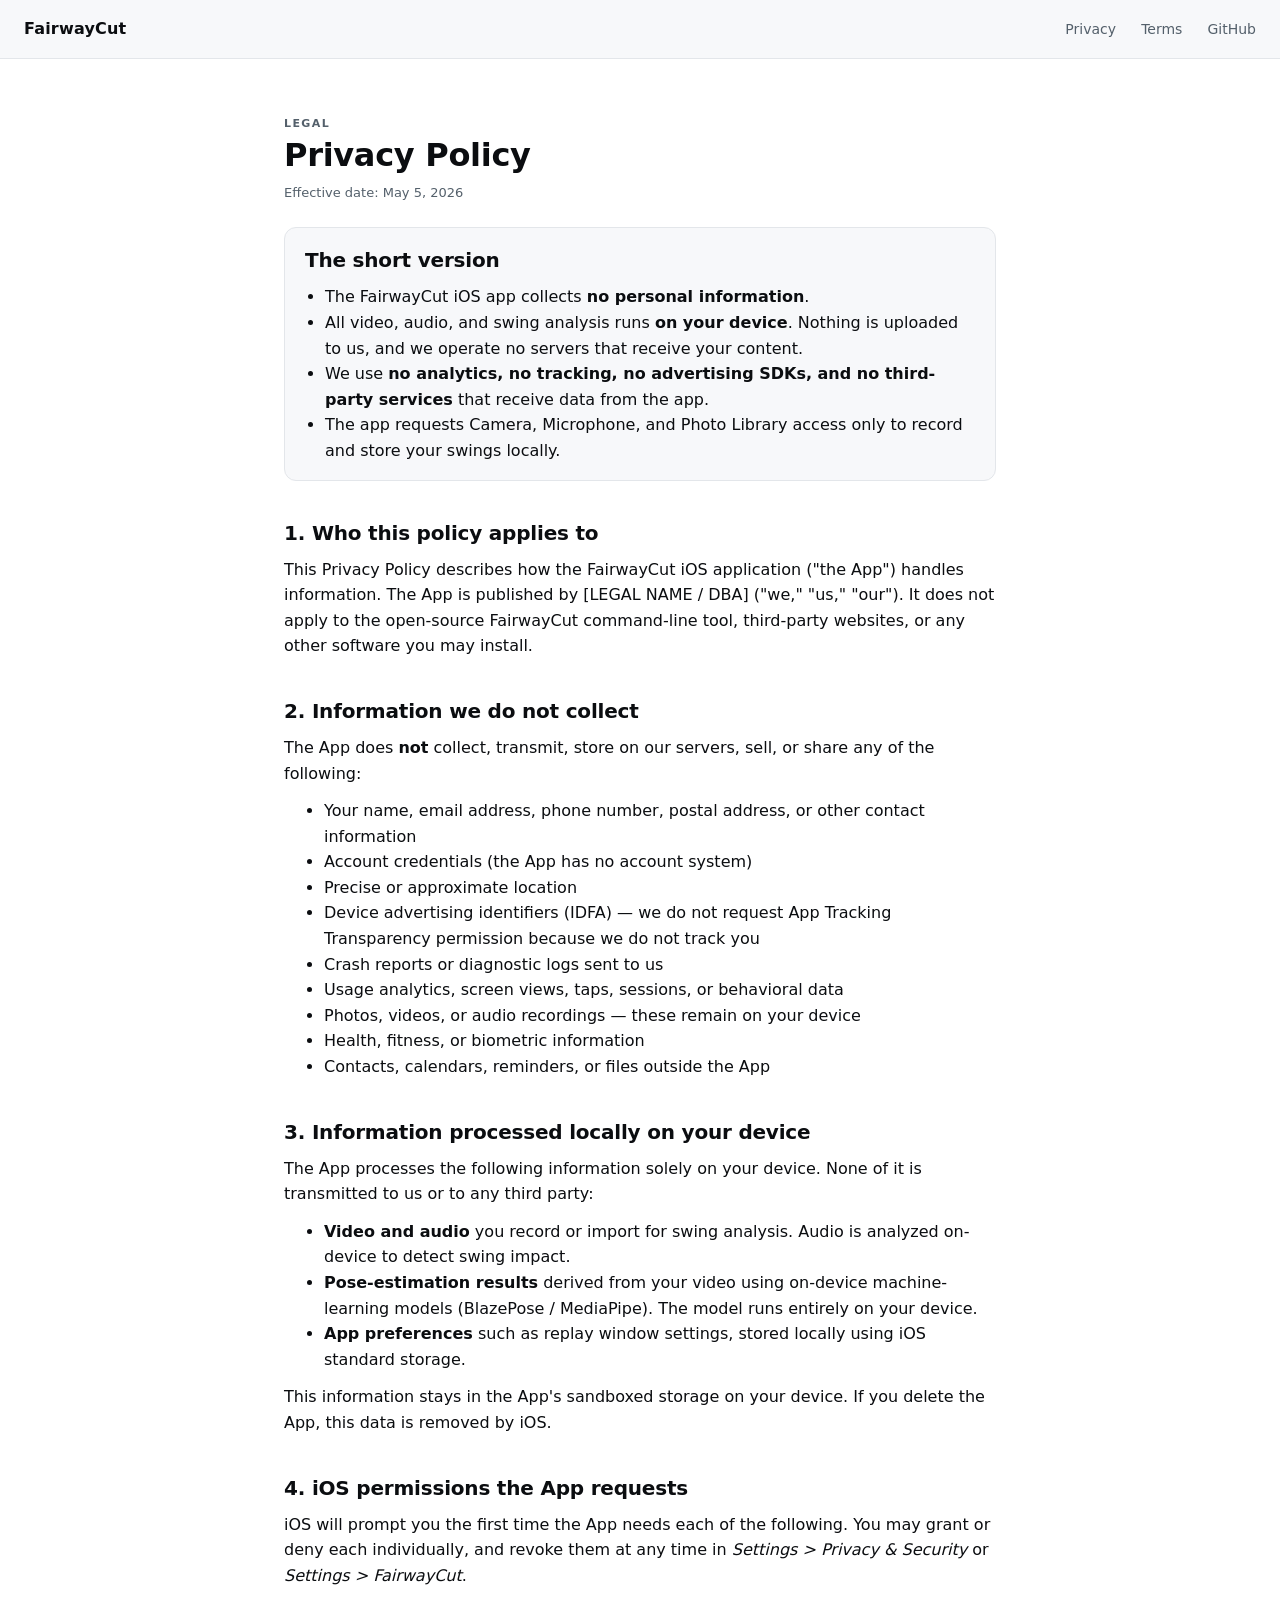
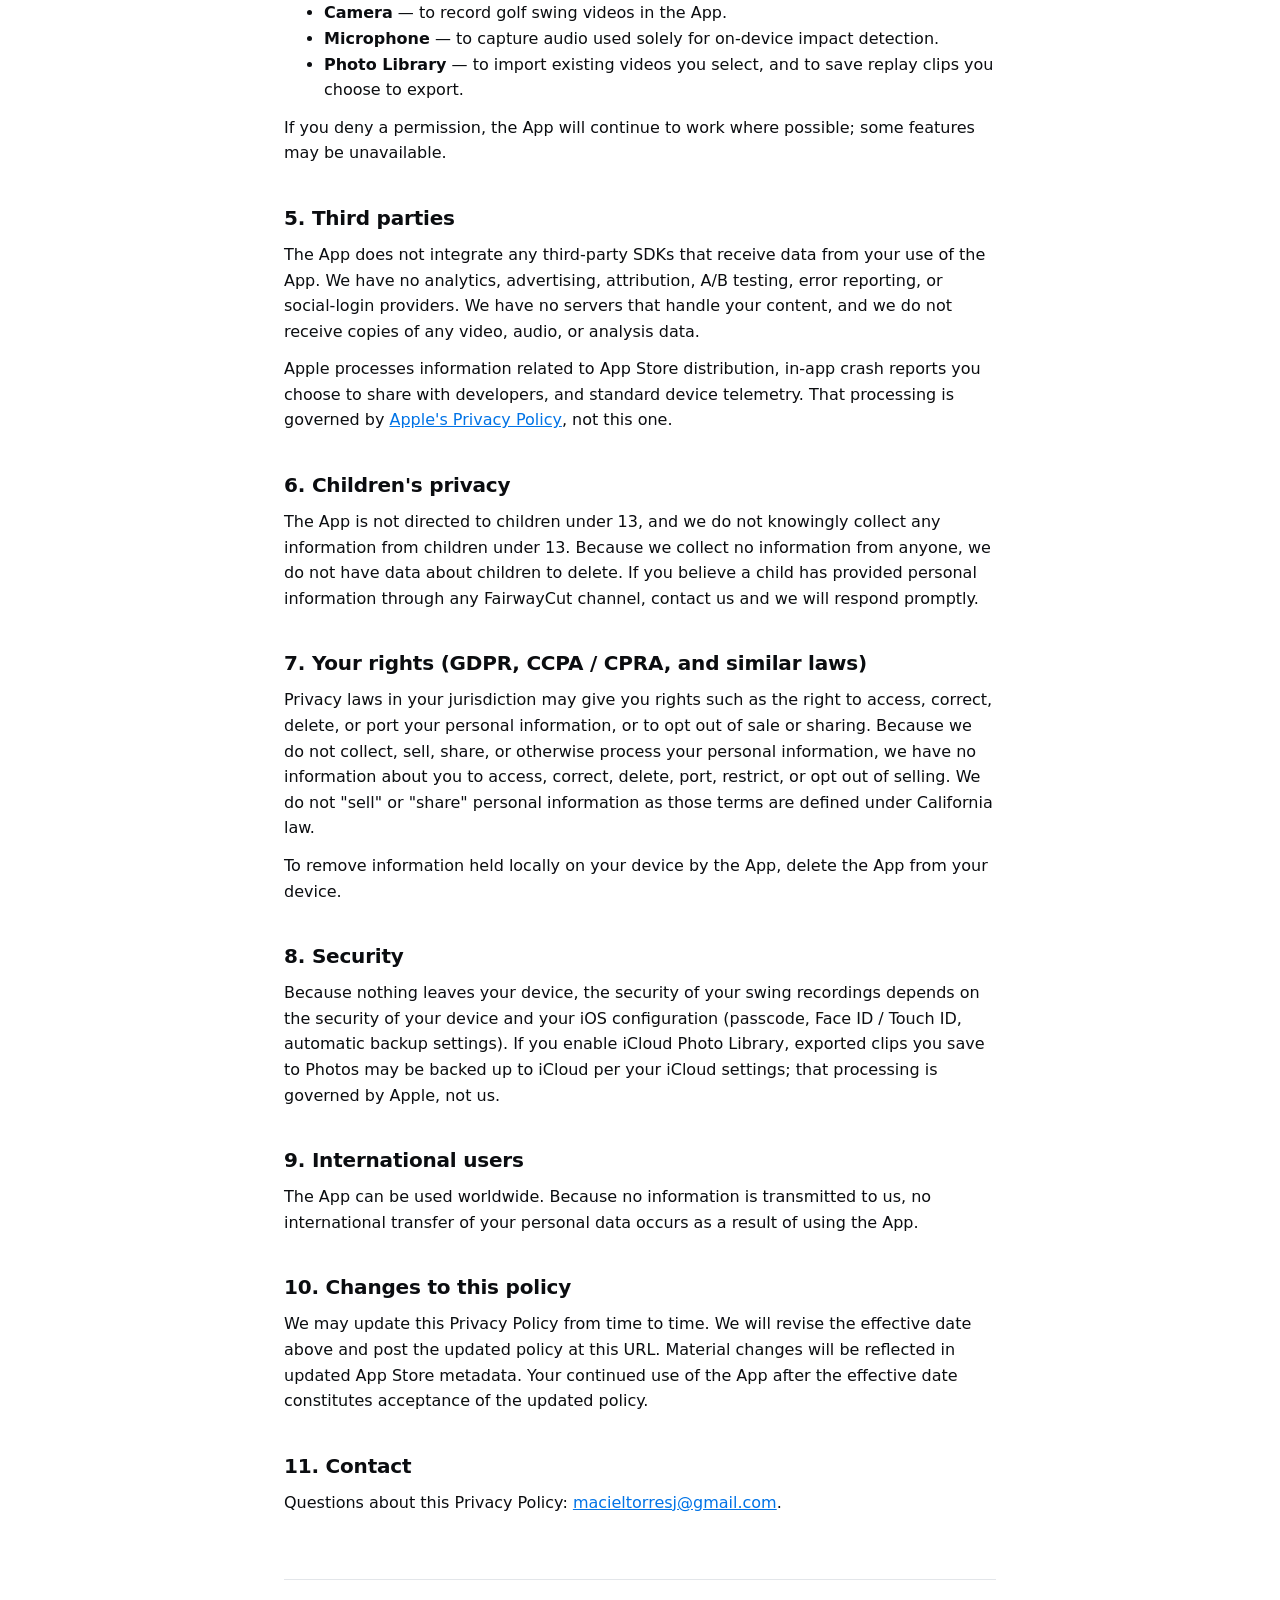
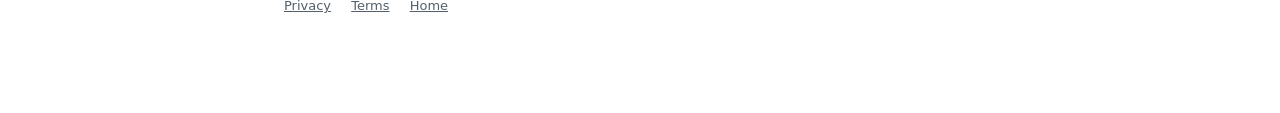
==== docs/privacy/index.html @ 5b0990c4 "docs: add privacy policy and terms of use site for GitHub Pages Static HTML site under docs/ for the" ====
<!DOCTYPE html>
<html lang="en">
<head>
<meta charset="utf-8" />
<meta name="viewport" content="width=device-width,initial-scale=1" />
<title>Privacy Policy — FairwayCut</title>
<meta name="description" content="FairwayCut Privacy Policy. The FairwayCut iOS app processes all video, audio, and pose data on your device. We collect no personal information." />
<link rel="stylesheet" href="../styles.css" />
</head>
<body>
<header class="site">
  <div class="brand"><a href="../" style="color:inherit;text-decoration:none;">FairwayCut</a></div>
  <nav>
    <a href="../privacy/">Privacy</a>
    <a href="../terms/">Terms</a>
    <a href="https://github.com/itspalomo/fairwaycut">GitHub</a>
  </nav>
</header>
<main class="wrap">
  <p class="eyebrow">Legal</p>
  <h1>Privacy Policy</h1>
  <p class="effective">Effective date: May 5, 2026</p>

  <section class="summary">
    <h2>The short version</h2>
    <ul>
      <li>The FairwayCut iOS app collects <strong>no personal information</strong>.</li>
      <li>All video, audio, and swing analysis runs <strong>on your device</strong>. Nothing is uploaded to us, and we operate no servers that receive your content.</li>
      <li>We use <strong>no analytics, no tracking, no advertising SDKs, and no third-party services</strong> that receive data from the app.</li>
      <li>The app requests Camera, Microphone, and Photo Library access only to record and store your swings locally.</li>
    </ul>
  </section>

  <h2>1. Who this policy applies to</h2>
  <p>This Privacy Policy describes how the FairwayCut iOS application ("the App") handles information. The App is published by [LEGAL NAME / DBA] ("we," "us," "our"). It does not apply to the open-source FairwayCut command-line tool, third-party websites, or any other software you may install.</p>

  <h2>2. Information we do not collect</h2>
  <p>The App does <strong>not</strong> collect, transmit, store on our servers, sell, or share any of the following:</p>
  <ul>
    <li>Your name, email address, phone number, postal address, or other contact information</li>
    <li>Account credentials (the App has no account system)</li>
    <li>Precise or approximate location</li>
    <li>Device advertising identifiers (IDFA) — we do not request App Tracking Transparency permission because we do not track you</li>
    <li>Crash reports or diagnostic logs sent to us</li>
    <li>Usage analytics, screen views, taps, sessions, or behavioral data</li>
    <li>Photos, videos, or audio recordings — these remain on your device</li>
    <li>Health, fitness, or biometric information</li>
    <li>Contacts, calendars, reminders, or files outside the App</li>
  </ul>

  <h2>3. Information processed locally on your device</h2>
  <p>The App processes the following information solely on your device. None of it is transmitted to us or to any third party:</p>
  <ul>
    <li><strong>Video and audio</strong> you record or import for swing analysis. Audio is analyzed on-device to detect swing impact.</li>
    <li><strong>Pose-estimation results</strong> derived from your video using on-device machine-learning models (BlazePose / MediaPipe). The model runs entirely on your device.</li>
    <li><strong>App preferences</strong> such as replay window settings, stored locally using iOS standard storage.</li>
  </ul>
  <p>This information stays in the App's sandboxed storage on your device. If you delete the App, this data is removed by iOS.</p>

  <h2>4. iOS permissions the App requests</h2>
  <p>iOS will prompt you the first time the App needs each of the following. You may grant or deny each individually, and revoke them at any time in <em>Settings &gt; Privacy &amp; Security</em> or <em>Settings &gt; FairwayCut</em>.</p>
  <ul>
    <li><strong>Camera</strong> — to record golf swing videos in the App.</li>
    <li><strong>Microphone</strong> — to capture audio used solely for on-device impact detection.</li>
    <li><strong>Photo Library</strong> — to import existing videos you select, and to save replay clips you choose to export.</li>
  </ul>
  <p>If you deny a permission, the App will continue to work where possible; some features may be unavailable.</p>

  <h2>5. Third parties</h2>
  <p>The App does not integrate any third-party SDKs that receive data from your use of the App. We have no analytics, advertising, attribution, A/B testing, error reporting, or social-login providers. We have no servers that handle your content, and we do not receive copies of any video, audio, or analysis data.</p>
  <p>Apple processes information related to App Store distribution, in-app crash reports you choose to share with developers, and standard device telemetry. That processing is governed by <a href="https://www.apple.com/legal/privacy/">Apple's Privacy Policy</a>, not this one.</p>

  <h2>6. Children's privacy</h2>
  <p>The App is not directed to children under 13, and we do not knowingly collect any information from children under 13. Because we collect no information from anyone, we do not have data about children to delete. If you believe a child has provided personal information through any FairwayCut channel, contact us and we will respond promptly.</p>

  <h2>7. Your rights (GDPR, CCPA / CPRA, and similar laws)</h2>
  <p>Privacy laws in your jurisdiction may give you rights such as the right to access, correct, delete, or port your personal information, or to opt out of sale or sharing. Because we do not collect, sell, share, or otherwise process your personal information, we have no information about you to access, correct, delete, port, restrict, or opt out of selling. We do not "sell" or "share" personal information as those terms are defined under California law.</p>
  <p>To remove information held locally on your device by the App, delete the App from your device.</p>

  <h2>8. Security</h2>
  <p>Because nothing leaves your device, the security of your swing recordings depends on the security of your device and your iOS configuration (passcode, Face ID / Touch ID, automatic backup settings). If you enable iCloud Photo Library, exported clips you save to Photos may be backed up to iCloud per your iCloud settings; that processing is governed by Apple, not us.</p>

  <h2>9. International users</h2>
  <p>The App can be used worldwide. Because no information is transmitted to us, no international transfer of your personal data occurs as a result of using the App.</p>

  <h2>10. Changes to this policy</h2>
  <p>We may update this Privacy Policy from time to time. We will revise the effective date above and post the updated policy at this URL. Material changes will be reflected in updated App Store metadata. Your continued use of the App after the effective date constitutes acceptance of the updated policy.</p>

  <h2>11. Contact</h2>
  <p>Questions about this Privacy Policy: <a href="mailto:macieltorresj@gmail.com">macieltorresj@gmail.com</a>.</p>

  <footer>
    <a href="../privacy/">Privacy</a>
    <a href="../terms/">Terms</a>
    <a href="../">Home</a>
  </footer>
</main>
</body>
</html>
---- docs/styles.css ----
:root {
  color-scheme: light dark;
  --bg: #ffffff;
  --bg-elev: #f7f8fa;
  --text: #0b0d10;
  --text-muted: #54606b;
  --border: #e3e6ea;
  --accent: #0073e6;
  --max-width: 760px;
}
@media (prefers-color-scheme: dark) {
  :root {
    --bg: #0b0d10;
    --bg-elev: #14171c;
    --text: #f0f2f5;
    --text-muted: #9aa3ad;
    --border: #232831;
    --accent: #00d2ff;
  }
}
* { box-sizing: border-box; }
html, body { margin: 0; padding: 0; }
body {
  background: var(--bg);
  color: var(--text);
  font-family: -apple-system, BlinkMacSystemFont, "SF Pro Text", "Segoe UI", Roboto, system-ui, sans-serif;
  font-size: 16px;
  line-height: 1.6;
  -webkit-font-smoothing: antialiased;
}
.wrap {
  max-width: var(--max-width);
  margin: 0 auto;
  padding: 48px 24px 96px;
}
header.site {
  display: flex;
  justify-content: space-between;
  align-items: baseline;
  padding: 16px 24px;
  border-bottom: 1px solid var(--border);
  background: var(--bg-elev);
}
header.site .brand { font-weight: 700; letter-spacing: 0.2px; }
header.site nav a {
  margin-left: 20px;
  color: var(--text-muted);
  text-decoration: none;
  font-size: 14px;
}
header.site nav a:hover { color: var(--accent); }
h1 { font-size: 32px; line-height: 1.2; margin: 0 0 8px; letter-spacing: -0.3px; }
h2 { font-size: 20px; margin: 36px 0 8px; letter-spacing: -0.2px; }
h3 { font-size: 16px; margin: 20px 0 4px; }
p, ul, ol { margin: 8px 0 12px; }
.eyebrow {
  text-transform: uppercase;
  font-size: 11px;
  letter-spacing: 1.4px;
  color: var(--text-muted);
  margin-bottom: 4px;
  font-weight: 700;
}
.effective {
  color: var(--text-muted);
  font-size: 13px;
  margin-bottom: 24px;
}
.summary {
  background: var(--bg-elev);
  border: 1px solid var(--border);
  border-radius: 12px;
  padding: 16px 20px;
  margin: 16px 0 24px;
}
.summary h2 { margin-top: 0; }
.summary ul { margin: 4px 0 0; padding-left: 20px; }
a { color: var(--accent); }
hr {
  border: 0;
  border-top: 1px solid var(--border);
  margin: 32px 0;
}
footer {
  margin-top: 64px;
  padding-top: 16px;
  border-top: 1px solid var(--border);
  color: var(--text-muted);
  font-size: 13px;
}
footer a { color: var(--text-muted); margin-right: 16px; }
code {
  background: var(--bg-elev);
  border: 1px solid var(--border);
  padding: 1px 6px;
  border-radius: 4px;
  font-size: 0.9em;
}
.note {
  font-size: 13px;
  color: var(--text-muted);
}
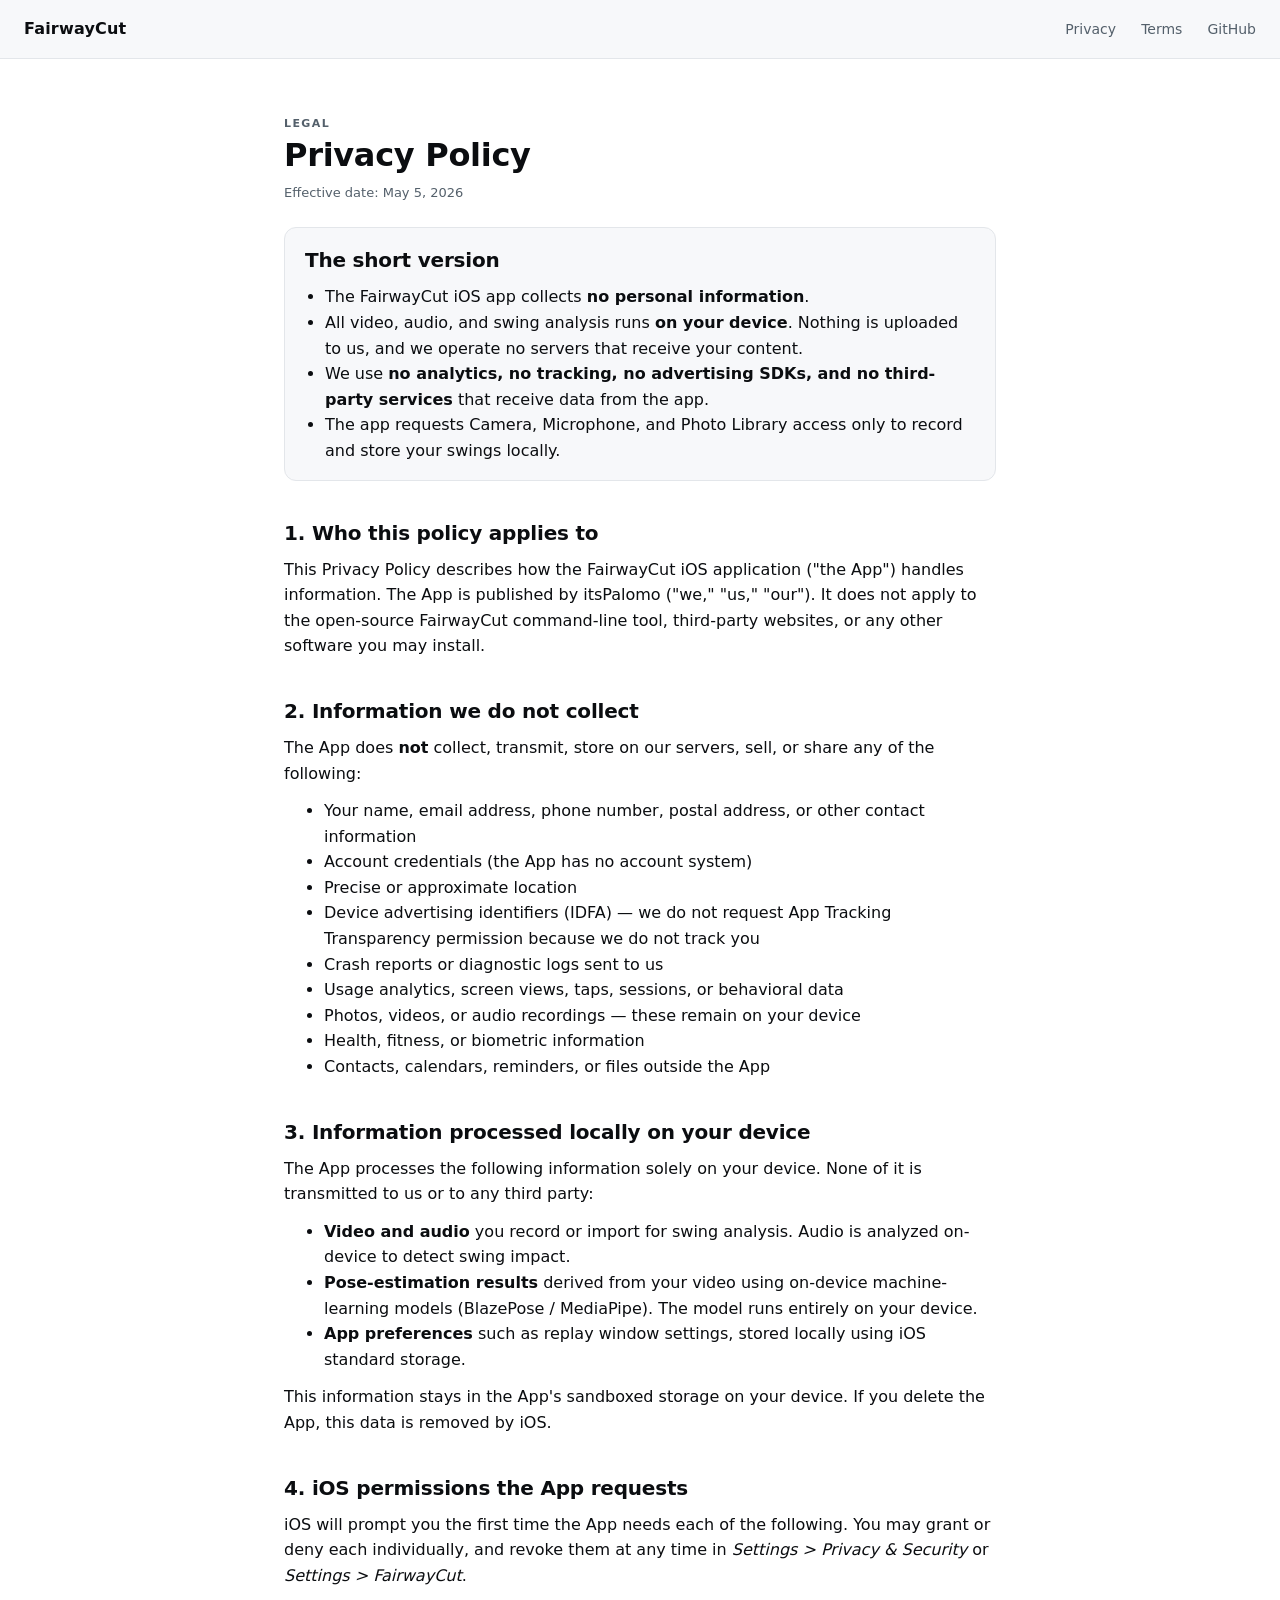
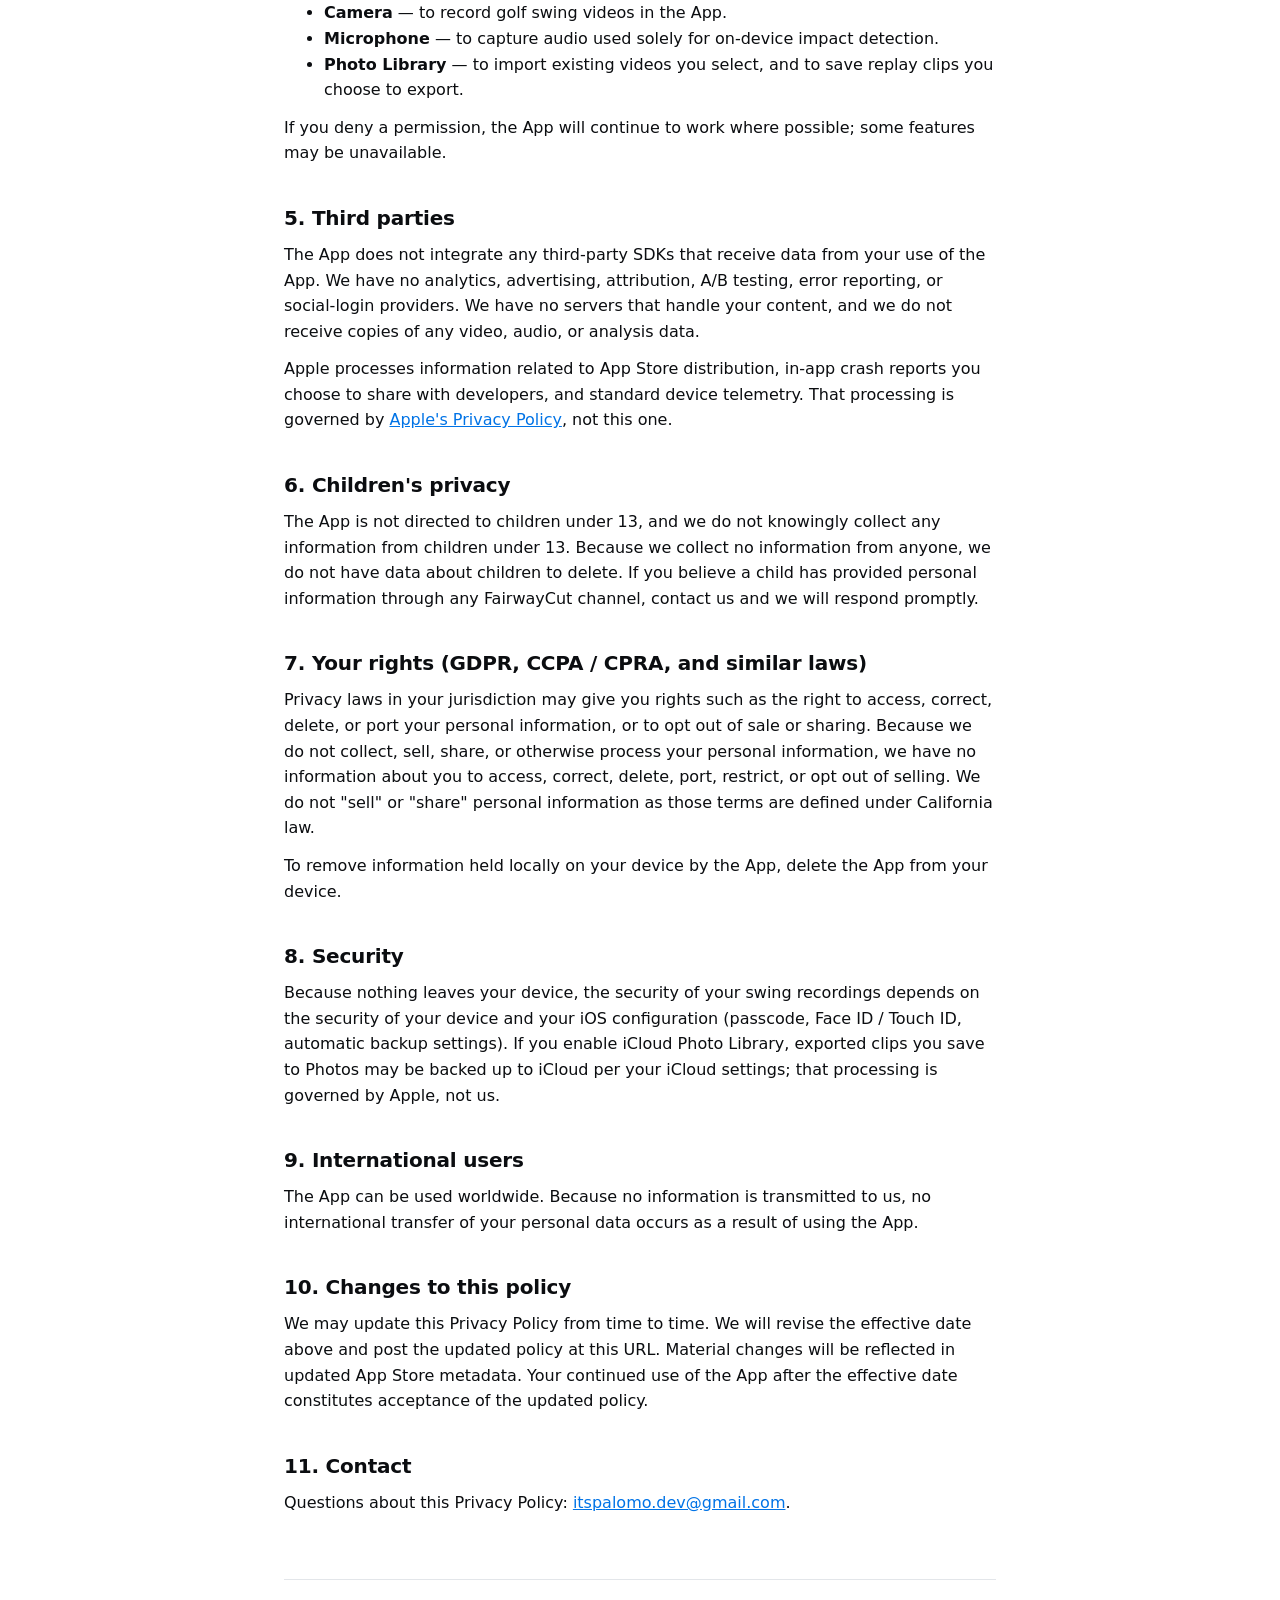
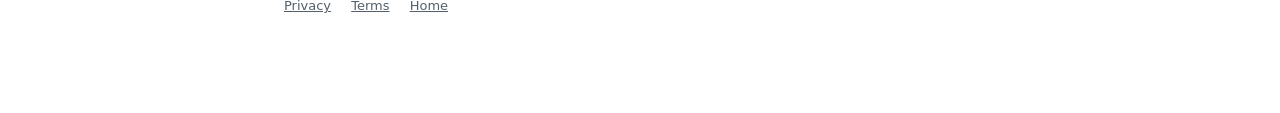
==== commit e0c95c2a: "docs: fill in DBA itsPalomo, California venue, contact email - Publisher: itsPalomo - Governing law:" ====
--- a/docs/privacy/index.html
+++ b/docs/privacy/index.html
@@ -32,7 +32,7 @@
   </section>
 
   <h2>1. Who this policy applies to</h2>
-  <p>This Privacy Policy describes how the FairwayCut iOS application ("the App") handles information. The App is published by [LEGAL NAME / DBA] ("we," "us," "our"). It does not apply to the open-source FairwayCut command-line tool, third-party websites, or any other software you may install.</p>
+  <p>This Privacy Policy describes how the FairwayCut iOS application ("the App") handles information. The App is published by itsPalomo ("we," "us," "our"). It does not apply to the open-source FairwayCut command-line tool, third-party websites, or any other software you may install.</p>
 
   <h2>2. Information we do not collect</h2>
   <p>The App does <strong>not</strong> collect, transmit, store on our servers, sell, or share any of the following:</p>
@@ -87,7 +87,7 @@
   <p>We may update this Privacy Policy from time to time. We will revise the effective date above and post the updated policy at this URL. Material changes will be reflected in updated App Store metadata. Your continued use of the App after the effective date constitutes acceptance of the updated policy.</p>
 
   <h2>11. Contact</h2>
-  <p>Questions about this Privacy Policy: <a href="mailto:macieltorresj@gmail.com">macieltorresj@gmail.com</a>.</p>
+  <p>Questions about this Privacy Policy: <a href="mailto:itspalomo.dev@gmail.com">itspalomo.dev@gmail.com</a>.</p>
 
   <footer>
     <a href="../privacy/">Privacy</a>
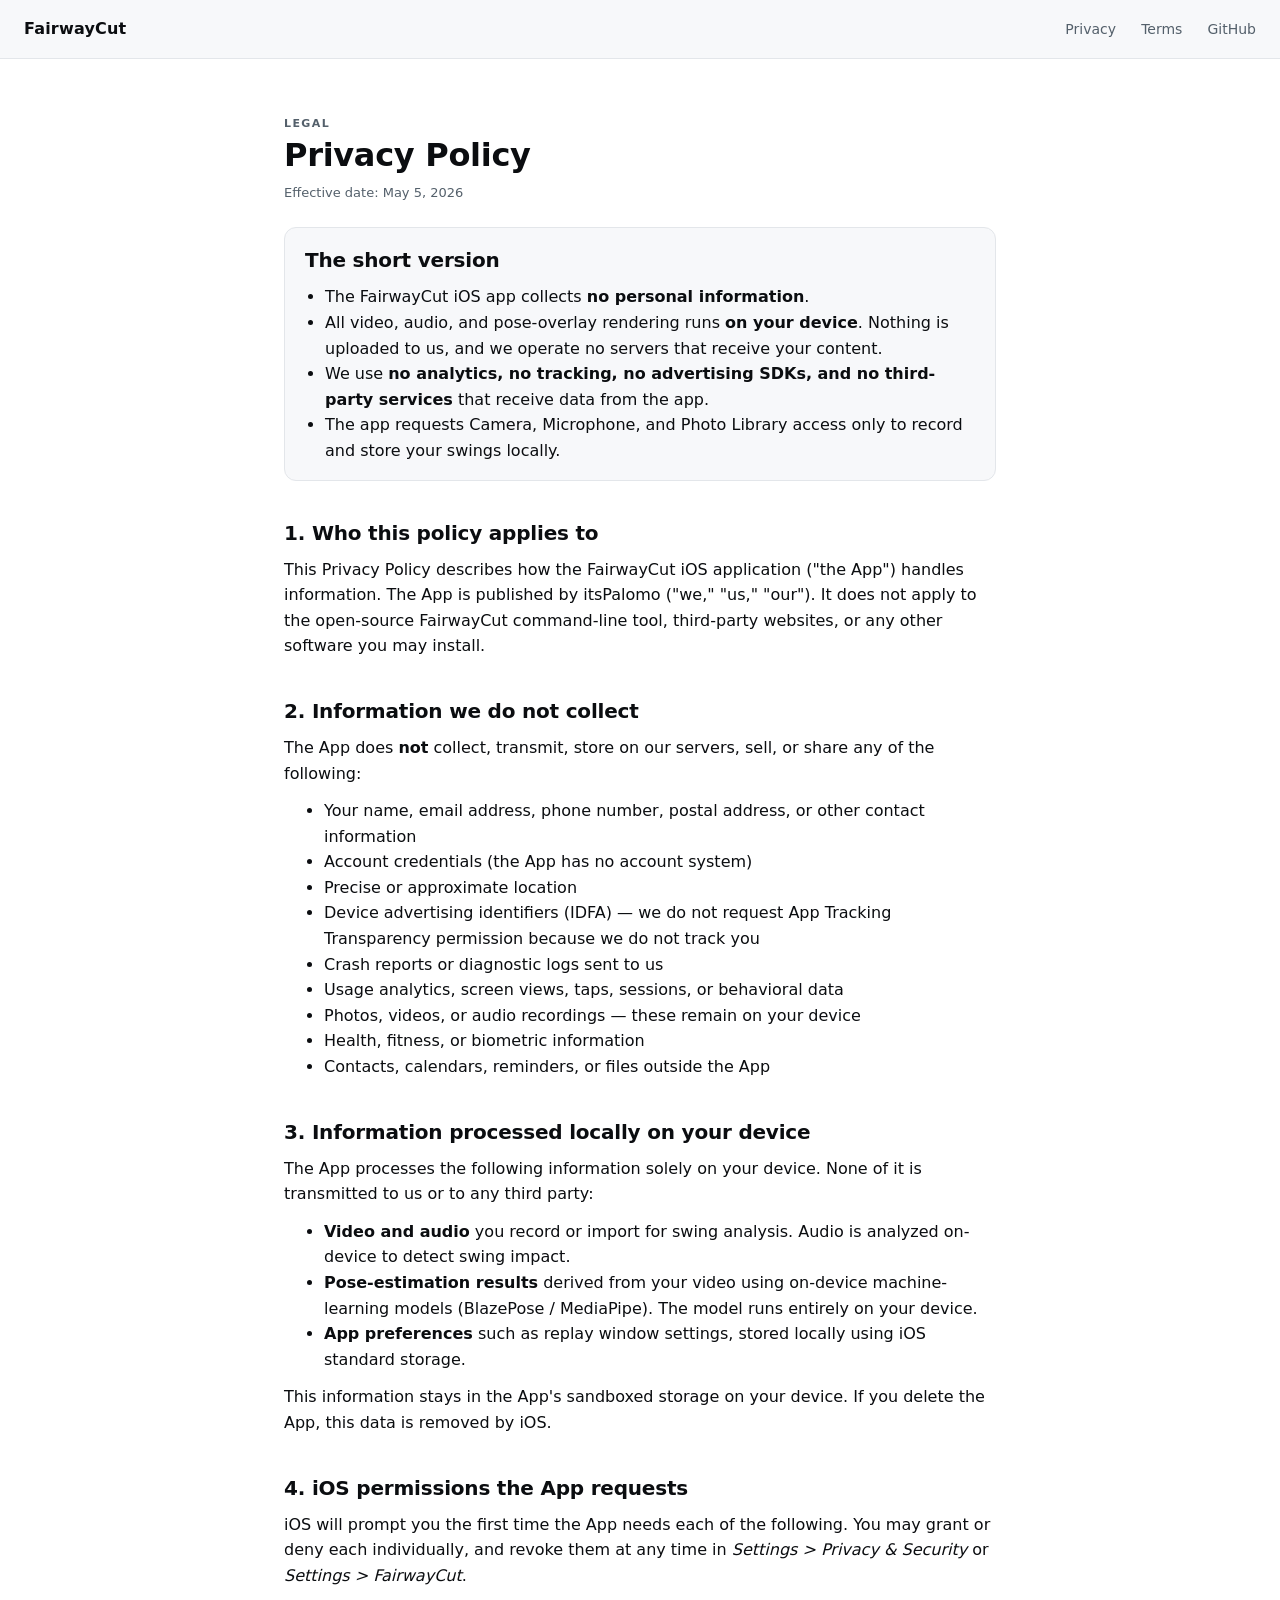
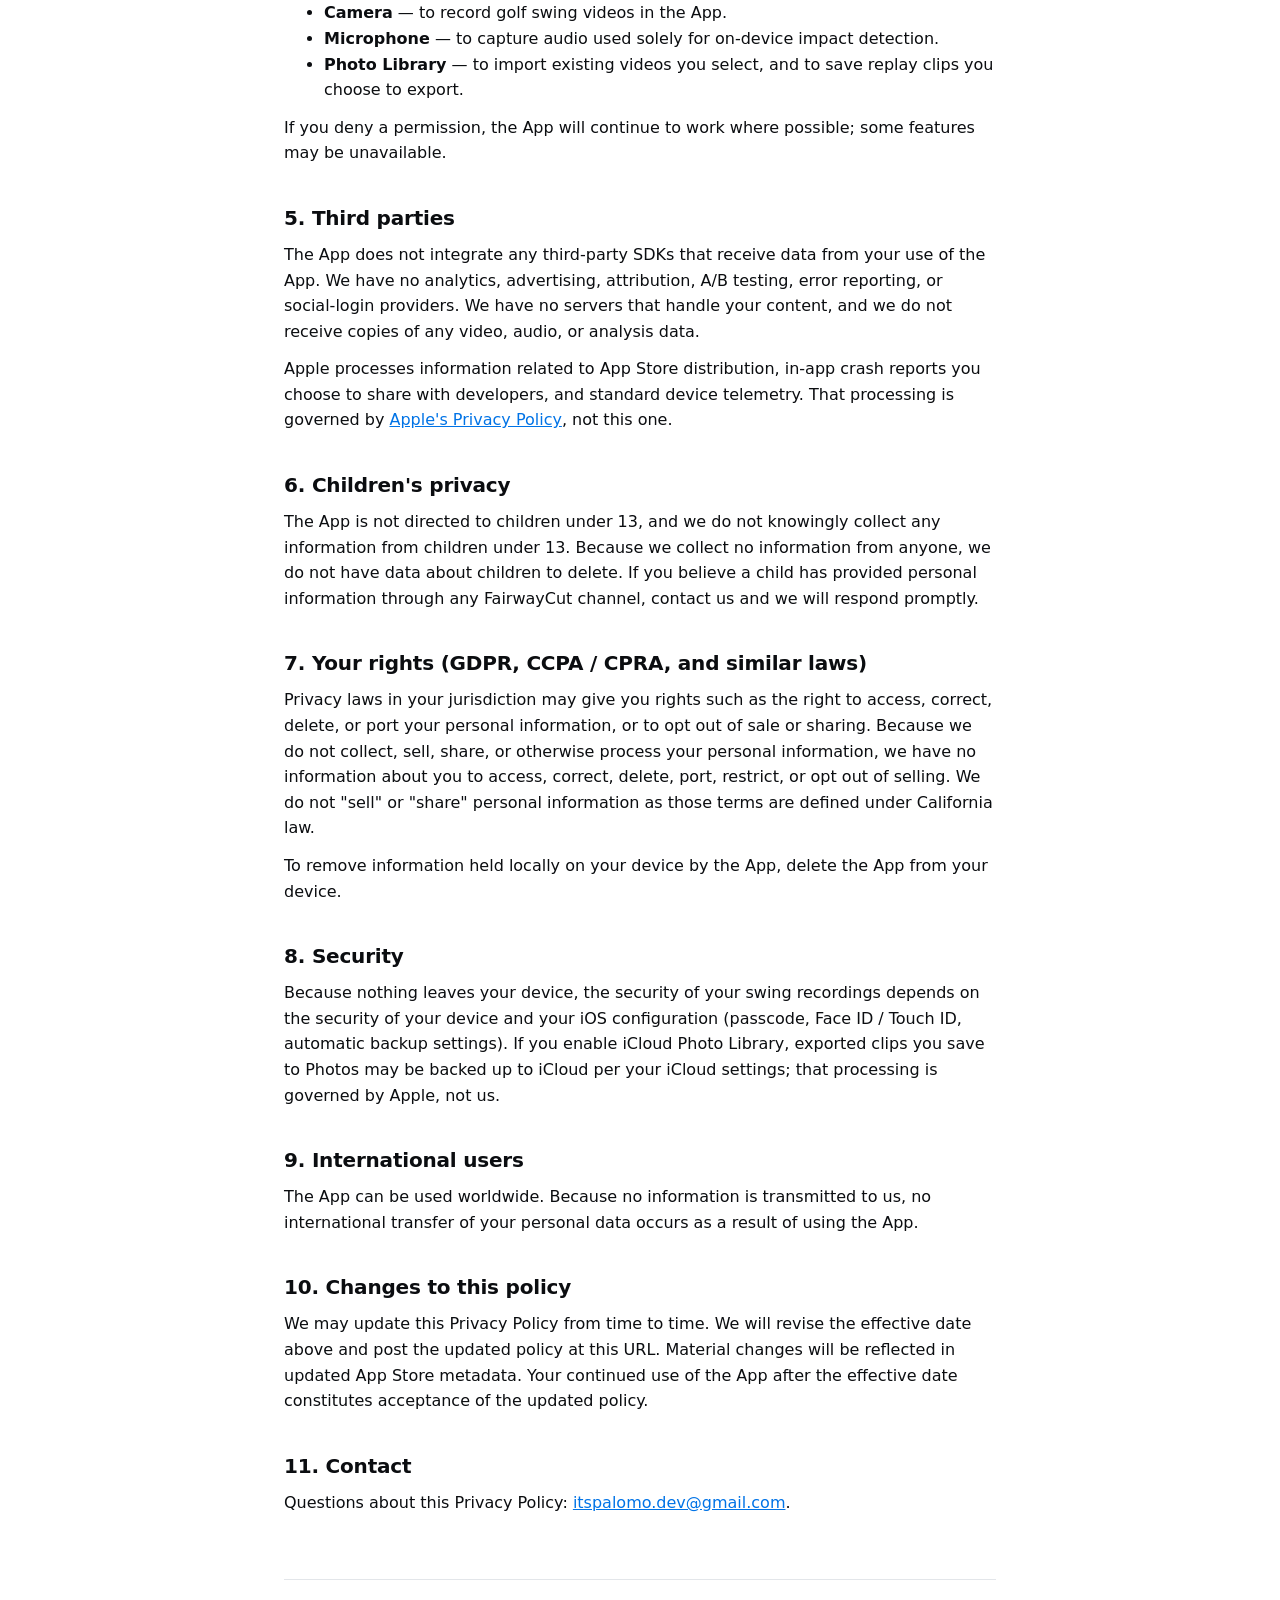
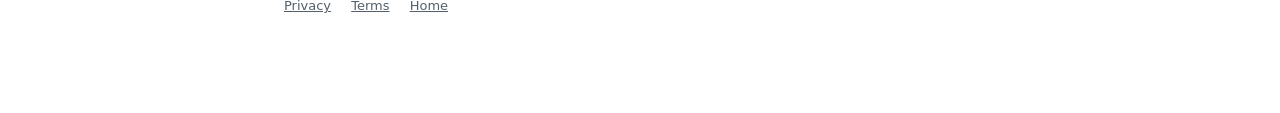
==== commit 7ab33771: "docs: scope terms to a visualization tool, not a coaching app The iOS app is a video-clipping + pose" ====
--- a/docs/privacy/index.html
+++ b/docs/privacy/index.html
@@ -25,7 +25,7 @@
     <h2>The short version</h2>
     <ul>
       <li>The FairwayCut iOS app collects <strong>no personal information</strong>.</li>
-      <li>All video, audio, and swing analysis runs <strong>on your device</strong>. Nothing is uploaded to us, and we operate no servers that receive your content.</li>
+      <li>All video, audio, and pose-overlay rendering runs <strong>on your device</strong>. Nothing is uploaded to us, and we operate no servers that receive your content.</li>
       <li>We use <strong>no analytics, no tracking, no advertising SDKs, and no third-party services</strong> that receive data from the app.</li>
       <li>The app requests Camera, Microphone, and Photo Library access only to record and store your swings locally.</li>
     </ul>
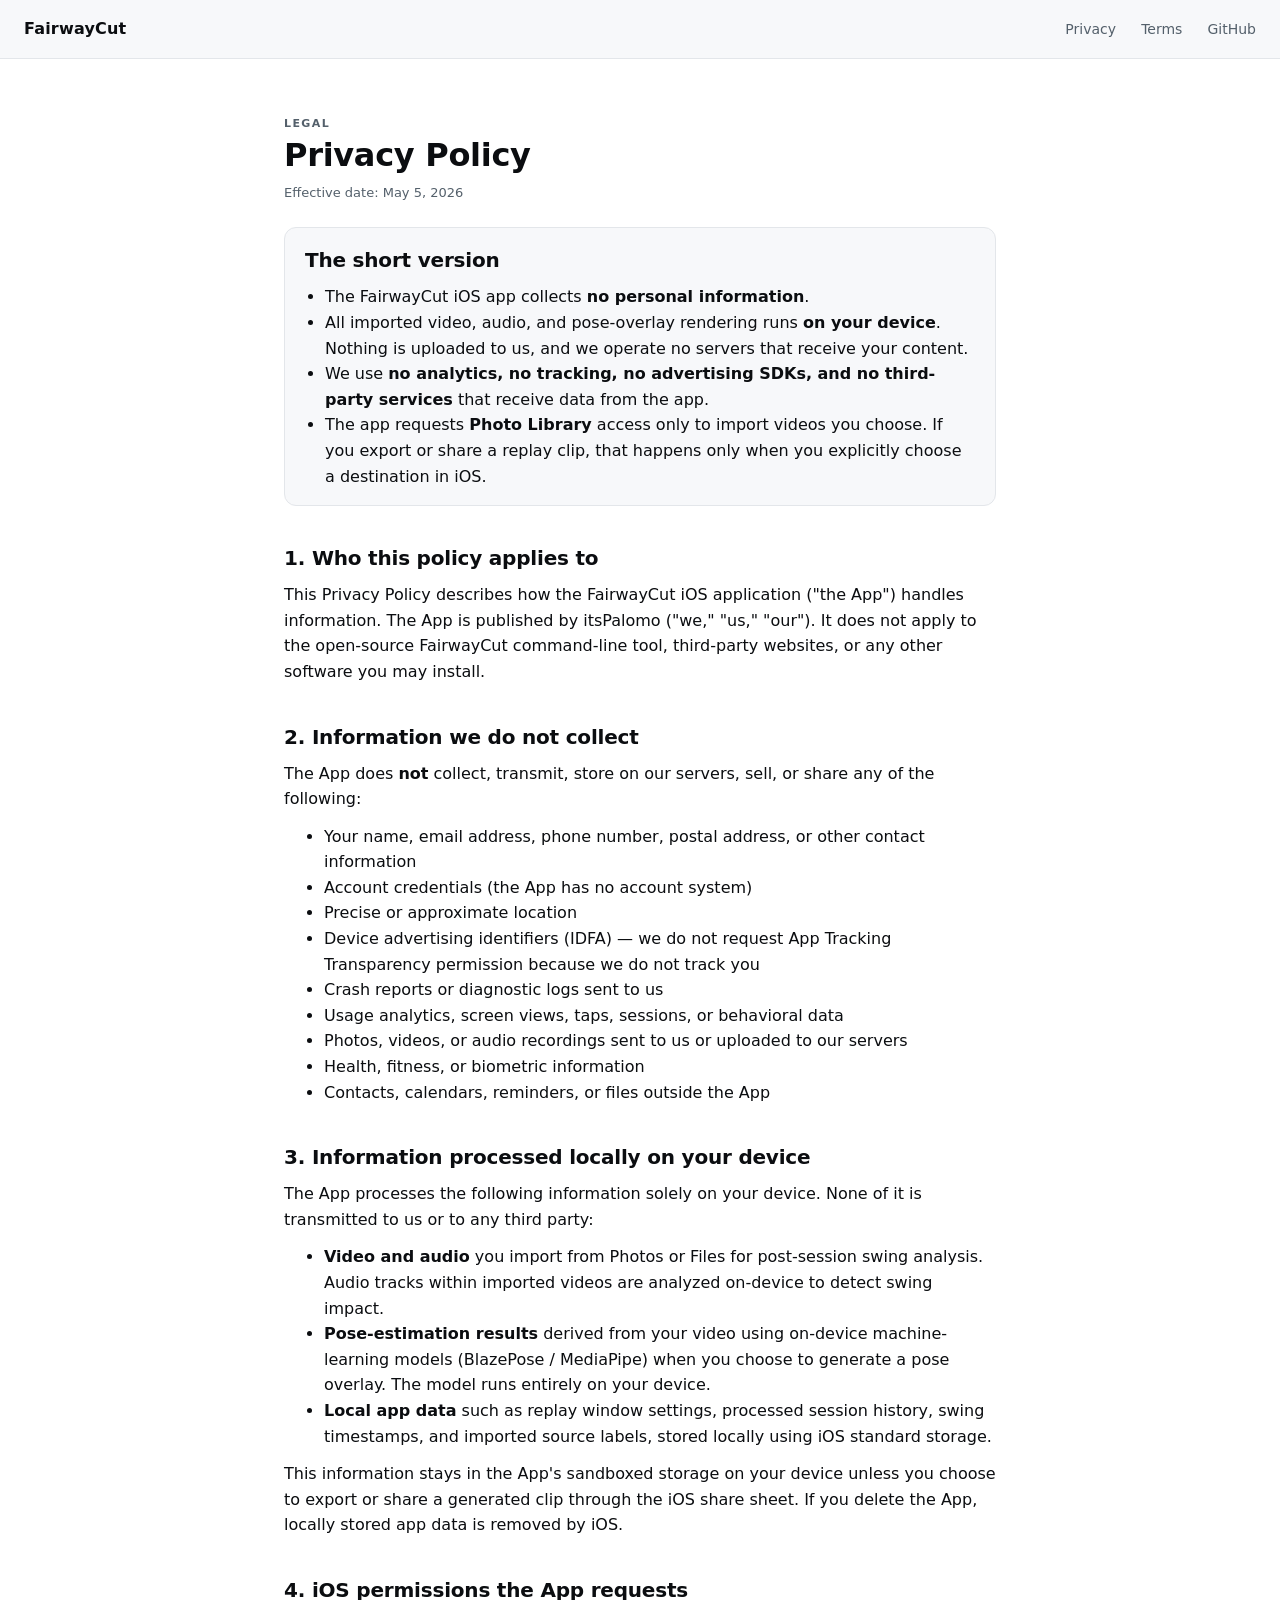
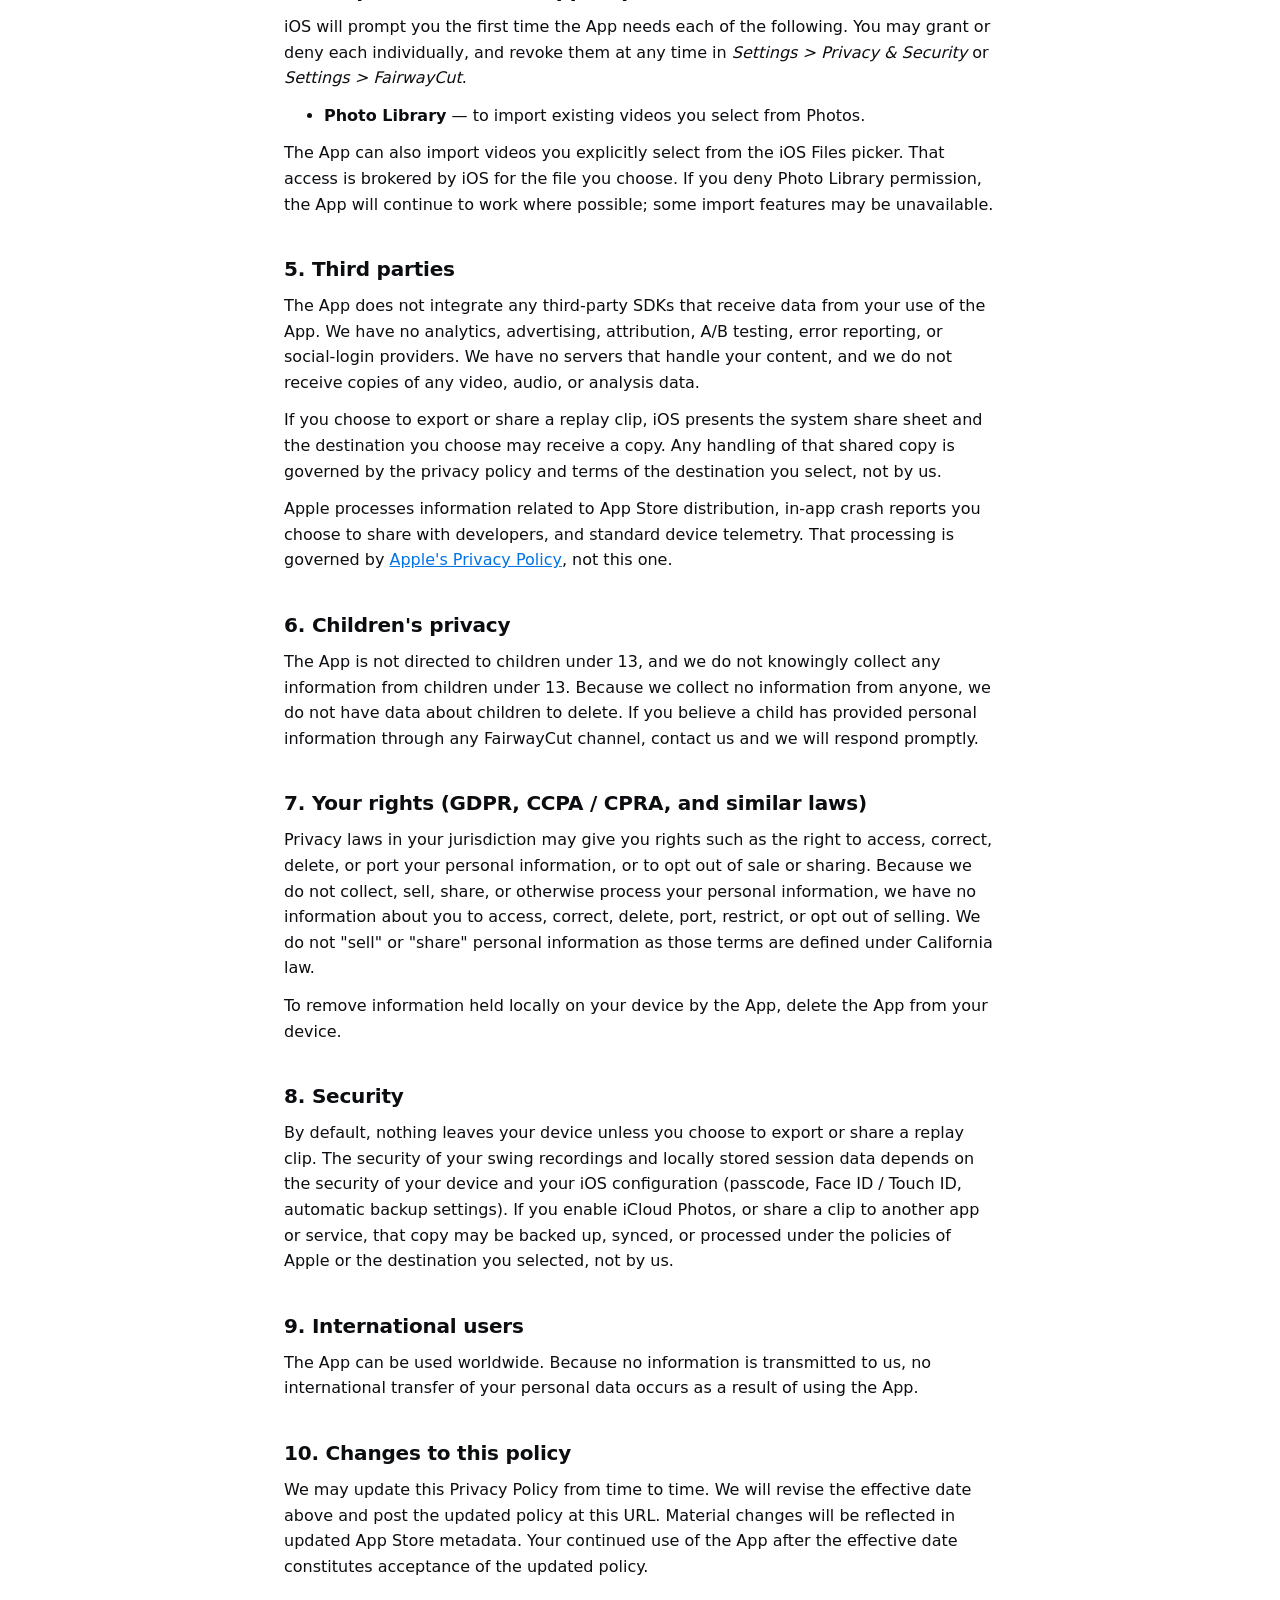
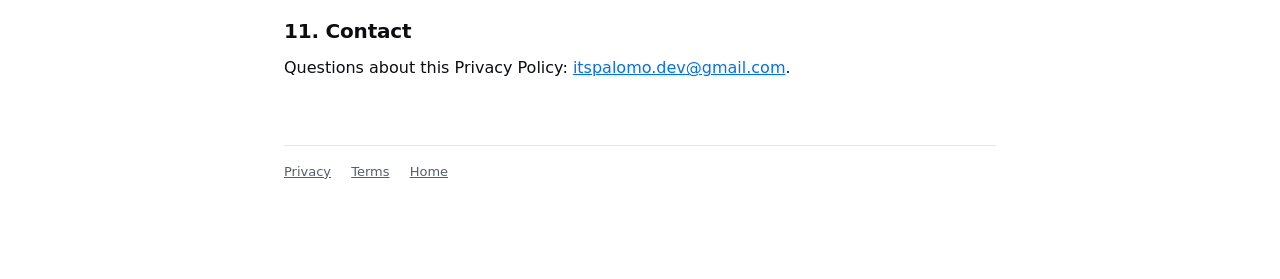
==== commit dfcc8a7c: "docs: align iOS legal pages with app behavior" ====
--- a/docs/privacy/index.html
+++ b/docs/privacy/index.html
@@ -4,7 +4,7 @@
 <meta charset="utf-8" />
 <meta name="viewport" content="width=device-width,initial-scale=1" />
 <title>Privacy Policy — FairwayCut</title>
-<meta name="description" content="FairwayCut Privacy Policy. The FairwayCut iOS app processes all video, audio, and pose data on your device. We collect no personal information." />
+<meta name="description" content="FairwayCut Privacy Policy. The FairwayCut iOS app processes imported video, audio, and optional pose-overlay data on your device. We collect no personal information." />
 <link rel="stylesheet" href="../styles.css" />
 </head>
 <body>
@@ -25,9 +25,9 @@
     <h2>The short version</h2>
     <ul>
       <li>The FairwayCut iOS app collects <strong>no personal information</strong>.</li>
-      <li>All video, audio, and pose-overlay rendering runs <strong>on your device</strong>. Nothing is uploaded to us, and we operate no servers that receive your content.</li>
+      <li>All imported video, audio, and pose-overlay rendering runs <strong>on your device</strong>. Nothing is uploaded to us, and we operate no servers that receive your content.</li>
       <li>We use <strong>no analytics, no tracking, no advertising SDKs, and no third-party services</strong> that receive data from the app.</li>
-      <li>The app requests Camera, Microphone, and Photo Library access only to record and store your swings locally.</li>
+      <li>The app requests <strong>Photo Library</strong> access only to import videos you choose. If you export or share a replay clip, that happens only when you explicitly choose a destination in iOS.</li>
     </ul>
   </section>
 
@@ -43,7 +43,7 @@
     <li>Device advertising identifiers (IDFA) — we do not request App Tracking Transparency permission because we do not track you</li>
     <li>Crash reports or diagnostic logs sent to us</li>
     <li>Usage analytics, screen views, taps, sessions, or behavioral data</li>
-    <li>Photos, videos, or audio recordings — these remain on your device</li>
+    <li>Photos, videos, or audio recordings sent to us or uploaded to our servers</li>
     <li>Health, fitness, or biometric information</li>
     <li>Contacts, calendars, reminders, or files outside the App</li>
   </ul>
@@ -51,23 +51,22 @@
   <h2>3. Information processed locally on your device</h2>
   <p>The App processes the following information solely on your device. None of it is transmitted to us or to any third party:</p>
   <ul>
-    <li><strong>Video and audio</strong> you record or import for swing analysis. Audio is analyzed on-device to detect swing impact.</li>
-    <li><strong>Pose-estimation results</strong> derived from your video using on-device machine-learning models (BlazePose / MediaPipe). The model runs entirely on your device.</li>
-    <li><strong>App preferences</strong> such as replay window settings, stored locally using iOS standard storage.</li>
+    <li><strong>Video and audio</strong> you import from Photos or Files for post-session swing analysis. Audio tracks within imported videos are analyzed on-device to detect swing impact.</li>
+    <li><strong>Pose-estimation results</strong> derived from your video using on-device machine-learning models (BlazePose / MediaPipe) when you choose to generate a pose overlay. The model runs entirely on your device.</li>
+    <li><strong>Local app data</strong> such as replay window settings, processed session history, swing timestamps, and imported source labels, stored locally using iOS standard storage.</li>
   </ul>
-  <p>This information stays in the App's sandboxed storage on your device. If you delete the App, this data is removed by iOS.</p>
+  <p>This information stays in the App's sandboxed storage on your device unless you choose to export or share a generated clip through the iOS share sheet. If you delete the App, locally stored app data is removed by iOS.</p>
 
   <h2>4. iOS permissions the App requests</h2>
   <p>iOS will prompt you the first time the App needs each of the following. You may grant or deny each individually, and revoke them at any time in <em>Settings &gt; Privacy &amp; Security</em> or <em>Settings &gt; FairwayCut</em>.</p>
   <ul>
-    <li><strong>Camera</strong> — to record golf swing videos in the App.</li>
-    <li><strong>Microphone</strong> — to capture audio used solely for on-device impact detection.</li>
-    <li><strong>Photo Library</strong> — to import existing videos you select, and to save replay clips you choose to export.</li>
+    <li><strong>Photo Library</strong> — to import existing videos you select from Photos.</li>
   </ul>
-  <p>If you deny a permission, the App will continue to work where possible; some features may be unavailable.</p>
+  <p>The App can also import videos you explicitly select from the iOS Files picker. That access is brokered by iOS for the file you choose. If you deny Photo Library permission, the App will continue to work where possible; some import features may be unavailable.</p>
 
   <h2>5. Third parties</h2>
   <p>The App does not integrate any third-party SDKs that receive data from your use of the App. We have no analytics, advertising, attribution, A/B testing, error reporting, or social-login providers. We have no servers that handle your content, and we do not receive copies of any video, audio, or analysis data.</p>
+  <p>If you choose to export or share a replay clip, iOS presents the system share sheet and the destination you choose may receive a copy. Any handling of that shared copy is governed by the privacy policy and terms of the destination you select, not by us.</p>
   <p>Apple processes information related to App Store distribution, in-app crash reports you choose to share with developers, and standard device telemetry. That processing is governed by <a href="https://www.apple.com/legal/privacy/">Apple's Privacy Policy</a>, not this one.</p>
 
   <h2>6. Children's privacy</h2>
@@ -78,7 +77,7 @@
   <p>To remove information held locally on your device by the App, delete the App from your device.</p>
 
   <h2>8. Security</h2>
-  <p>Because nothing leaves your device, the security of your swing recordings depends on the security of your device and your iOS configuration (passcode, Face ID / Touch ID, automatic backup settings). If you enable iCloud Photo Library, exported clips you save to Photos may be backed up to iCloud per your iCloud settings; that processing is governed by Apple, not us.</p>
+  <p>By default, nothing leaves your device unless you choose to export or share a replay clip. The security of your swing recordings and locally stored session data depends on the security of your device and your iOS configuration (passcode, Face ID / Touch ID, automatic backup settings). If you enable iCloud Photos, or share a clip to another app or service, that copy may be backed up, synced, or processed under the policies of Apple or the destination you selected, not by us.</p>
 
   <h2>9. International users</h2>
   <p>The App can be used worldwide. Because no information is transmitted to us, no international transfer of your personal data occurs as a result of using the App.</p>
